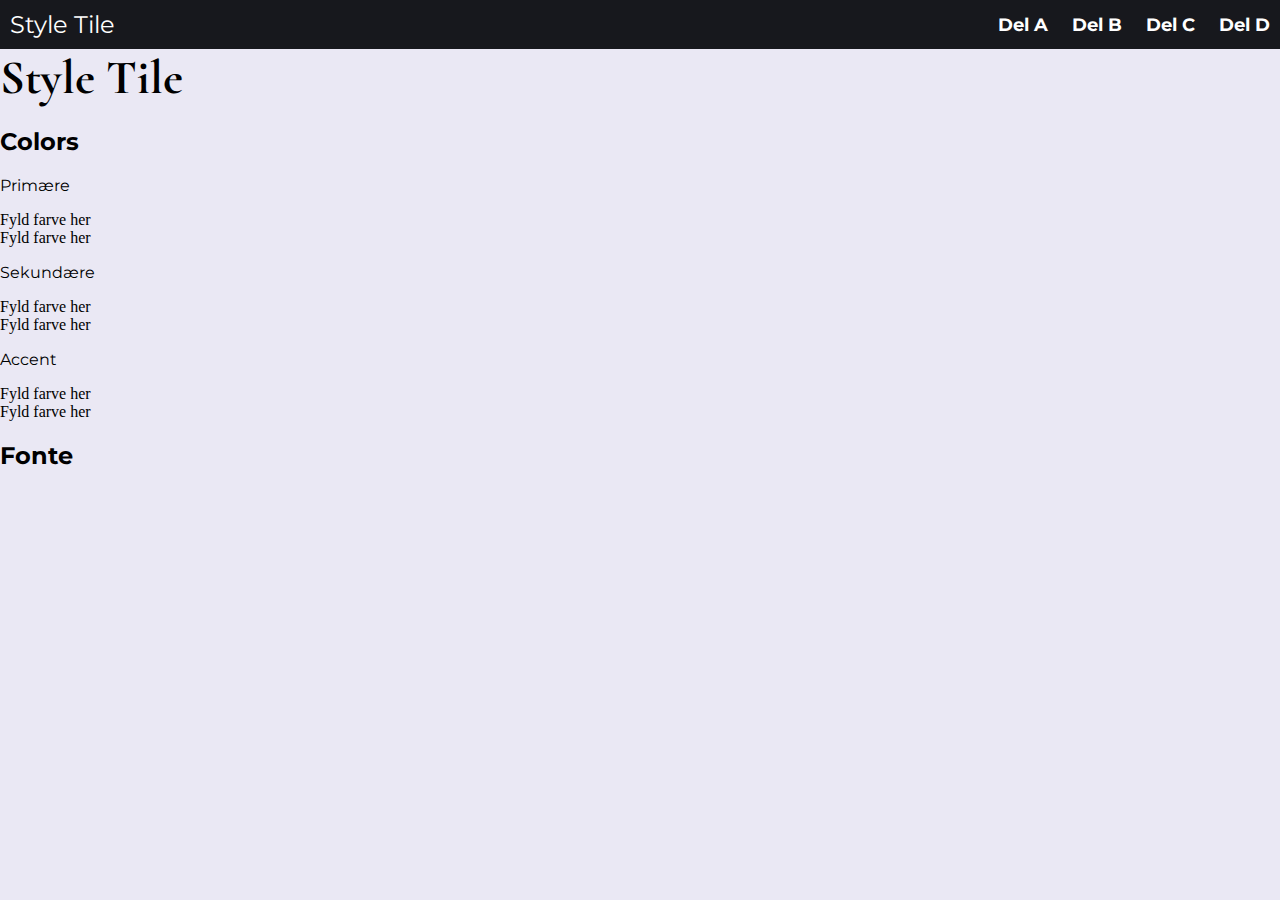
==== index.html @ f30a93c3 "first commit" ====
<!DOCTYPE html>
<html lang="en">
  <head>
    <meta charset="UTF-8" />
    <meta http-equiv="X-UA-Compatible" content="IE=edge" />
    <meta name="viewport" content="width=device-width, initial-scale=1.0" />
    <title>Index</title>
    <link rel="stylesheet" href="style.css" />
    <link rel="preconnect" href="https://fonts.googleapis.com" />
    <link rel="preconnect" href="https://fonts.gstatic.com" crossorigin />
    <link href="https://fonts.googleapis.com/css2?family=Cormorant&family=Montserrat&display=swap" rel="stylesheet" />
  </head>
  <body>
    <header>
      <a href="#">Style Tile</a>
      <nav>
        <ul>
          <li><a href="del_a.html">Del A</a></li>
          <li><a href="del_b.html">Del B</a></li>
          <li><a href="del_c.html">Del C</a></li>
          <li><a href="del_d.html">Del D</a></li>
        </ul>
      </nav>
    </header>
    <main>
      <h1>Style Tile</h1>
      <section>
        <h2>Colors</h2>
        <div>
          <p>Primære</p>
          <div class="primary1">Fyld farve her</div>
          <div class="primary2">Fyld farve her</div>
        </div>
        <div>
          <p>Sekundære</p>
          <div class="secondary1">Fyld farve her</div>
          <div class="secondary2">Fyld farve her</div>
        </div>
        <div>
          <p>Accent</p>
          <div class="accent1">Fyld farve her</div>
          <div class="accent2">Fyld farve her</div>
        </div>
      </section>
      <section>
        <h2>Fonte</h2>
        <div></div>
        </h2>
      </section>
    </main>
    <footer></footer>
  </body>
</html>
---- style.css ----
/* Nulstil standardmargener og padder */
body,
h1,
ul {
  margin: 0;
  padding: 0;
}

body {
  background-color: var(--color-backgroundwhite);
}

:root {
  --font-paragraph: "Montserrat", sans-serif;
  --font-display: "Cormorant", serif;
  --color-primary: #f8f8fa;
  --color-backgroundwhite: #eae8f4;
  --color-secondary: #17181d;
  --color-secondary2: #e5d8c4;
  --color-accent: #e10e26;
  --color-paragraphwhite: #ffffff;
}

/* Grundlæggende stil for headeren */
header {
  background-color: var(--color-secondary);
  color: #fff;
  padding: 10px;
  display: flex;
  justify-content: space-between;
  align-items: center;
  font-family: var(--font-paragraph);
}

/* Stil for headeroverskriften */
a {
  font-size: 24px;
  text-decoration: none;
  color: white;
}

/* Stil for navigationselementer */
nav ul {
  list-style: none;
}

nav ul li {
  display: inline;
  margin-left: 20px;
}

nav ul li a {
  text-decoration: none;
  color: #fff;
  font-weight: bold;
  font-size: 18px;
}

h1 {
  font-family: var(--font-display);
  font-size: 3rem;
}

h2 {
  font-family: var(--font-paragraph);
}

h3 {
  font-family: var(--font-paragraph);
}

p {
  font-family: var(--font-paragraph);
}

.beskrivelse {
  margin: 3rem;
}
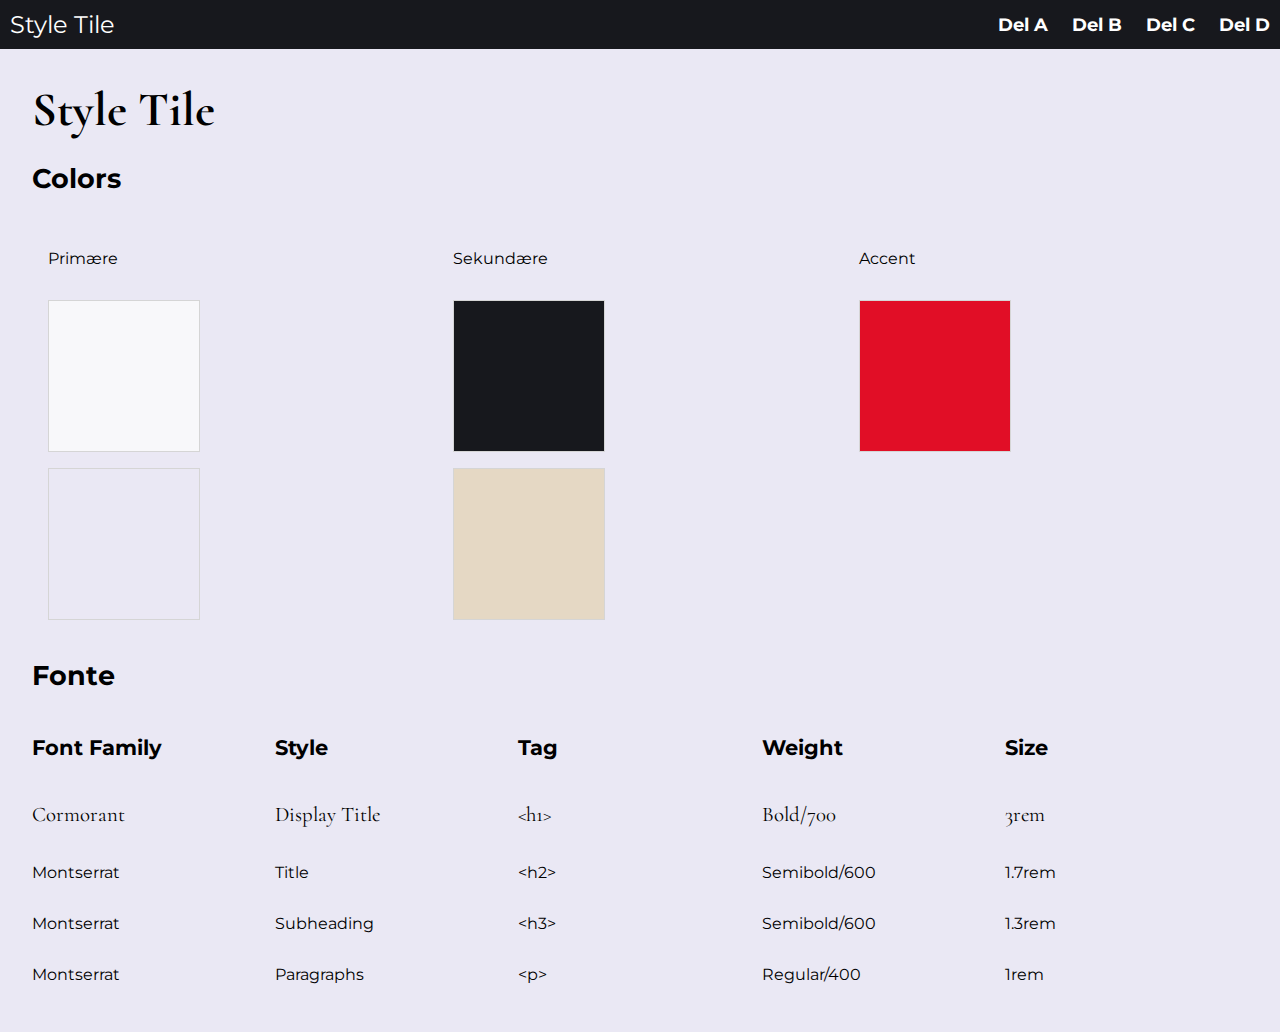
==== commit b727bdb8: "lavet noget om aftenen" ====
--- a/index.html
+++ b/index.html
@@ -22,30 +22,66 @@
         </ul>
       </nav>
     </header>
-    <main>
+
+    <main class="main_index">
       <h1>Style Tile</h1>
-      <section>
-        <h2>Colors</h2>
-        <div>
-          <p>Primære</p>
-          <div class="primary1">Fyld farve her</div>
-          <div class="primary2">Fyld farve her</div>
+      <section class="card_wrapper">
+        <div class="card">
+          <section>
+            <h2>Colors</h2>
+            <div class="color_container">
+              <div class="colors">
+                <p>Primære</p>
+                <div class="primary1"></div>
+                <div class="primary2"></div>
+              </div>
+              <div class="colors">
+                <p>Sekundære</p>
+                <div class="secondary1"></div>
+                <div class="secondary2"></div>
+              </div>
+              <div class="colors">
+                <p>Accent</p>
+                <div class="accent1"></div>
+              </div>
+            </div>
+          </section>
+
+          <section>
+            <h2>Fonte</h2>
+            <div class="font_header">
+              <h3>Font Family</h3>
+              <h3>Style</h3>
+              <h3>Tag</h3>
+              <h3>Weight</h3>
+              <h3>Size</h3>
+
+              <p class="display_tekst">Cormorant</p>
+              <p class="display_tekst">Display Title</p>
+              <p class="display_tekst">&lt;h1&gt;</p>
+              <p class="display_tekst">Bold/700</p>
+              <p class="display_tekst">3rem</p>
+
+              <p>Montserrat</p>
+              <p>Title</p>
+              <p>&lt;h2&gt;</p>
+              <p>Semibold/600</p>
+              <p>1.7rem</p>
+
+              <p>Montserrat</p>
+              <p>Subheading</p>
+              <p>&lt;h3&gt;</p>
+              <p>Semibold/600</p>
+              <p>1.3rem</p>
+
+              <p>Montserrat</p>
+              <p>Paragraphs</p>
+              <p>&lt;p&gt;</p>
+              <p>Regular/400</p>
+              <p>1rem</p>
+            </div>
+          </section>
         </div>
-        <div>
-          <p>Sekundære</p>
-          <div class="secondary1">Fyld farve her</div>
-          <div class="secondary2">Fyld farve her</div>
-        </div>
-        <div>
-          <p>Accent</p>
-          <div class="accent1">Fyld farve her</div>
-          <div class="accent2">Fyld farve her</div>
-        </div>
-      </section>
-      <section>
-        <h2>Fonte</h2>
-        <div></div>
-        </h2>
       </section>
     </main>
     <footer></footer>
--- a/style.css
+++ b/style.css
@@ -59,20 +59,144 @@
 h1 {
   font-family: var(--font-display);
   font-size: 3rem;
+  font-weight: 700 bold;
 }
 
 h2 {
   font-family: var(--font-paragraph);
+  font-size: 1.7rem;
 }
 
 h3 {
   font-family: var(--font-paragraph);
+  font-size: 1.3rem;
 }
 
 p {
   font-family: var(--font-paragraph);
+  font-size: 1rem;
 }
 
 .beskrivelse {
   margin: 3rem;
 }
+
+/* her under er style tile  */
+
+.main_index {
+  margin: 2rem;
+}
+
+.primary1 {
+  width: 100px;
+  height: 100px;
+  background-color: var(--color-primary);
+  border: #d5d5d5 solid 1px;
+}
+
+.primary2 {
+  width: 100px;
+  height: 100px;
+  background-color: var(--color-backgroundwhite);
+  border: #d5d5d5 solid 1px;
+}
+
+.secondary1 {
+  width: 100px;
+  height: 100px;
+  background-color: var(--color-secondary);
+  border: #d5d5d5 solid 1px;
+}
+
+.secondary2 {
+  width: 100px;
+  height: 100px;
+  background-color: var(--color-secondary2);
+  border: #d5d5d5 solid 1px;
+}
+
+.accent1 {
+  width: 100px;
+  height: 100px;
+  background-color: var(--color-accent);
+  border: #d5d5d5 solid 1px;
+}
+
+.color_container {
+  display: grid;
+  grid-template-columns: repeat(3, 1fr);
+}
+
+.colors {
+  display: flex;
+  margin: 1rem;
+  flex-direction: column;
+  gap: 1rem;
+}
+
+.font_header {
+  display: grid;
+  grid-template-columns: repeat(5, 1fr);
+}
+
+.display_tekst {
+  font-family: var(--font-display);
+  font-size: 1.3rem;
+}
+
+.card_wrapper {
+  container: card/inline-size;
+}
+
+@container card (width < 440px) {
+  .card {
+  }
+  .color_container {
+    display: grid;
+    grid-template-columns: repeat(2, 1fr);
+  }
+}
+
+@container card (width > 440px) {
+  .card {
+  }
+  .color_container {
+    display: grid;
+    grid-template-columns: repeat(3, 1fr);
+  }
+
+  .primary1 {
+    width: 150px;
+    height: 150px;
+    background-color: var(--color-primary);
+    border: #d5d5d5 solid 1px;
+  }
+
+  .primary2 {
+    width: 150px;
+    height: 150px;
+    background-color: var(--color-backgroundwhite);
+    border: #d5d5d5 solid 1px;
+  }
+
+  .secondary1 {
+    width: 150px;
+    height: 150px;
+    background-color: var(--color-secondary);
+    border: #d5d5d5 solid 1px;
+  }
+
+  .secondary2 {
+    width: 150px;
+    height: 150px;
+    background-color: var(--color-secondary2);
+    border: #d5d5d5 solid 1px;
+  }
+
+  .accent1 {
+    width: 150px;
+    height: 150px;
+    background-color: var(--color-accent);
+    border: #d5d5d5 solid 1px;
+  }
+}
